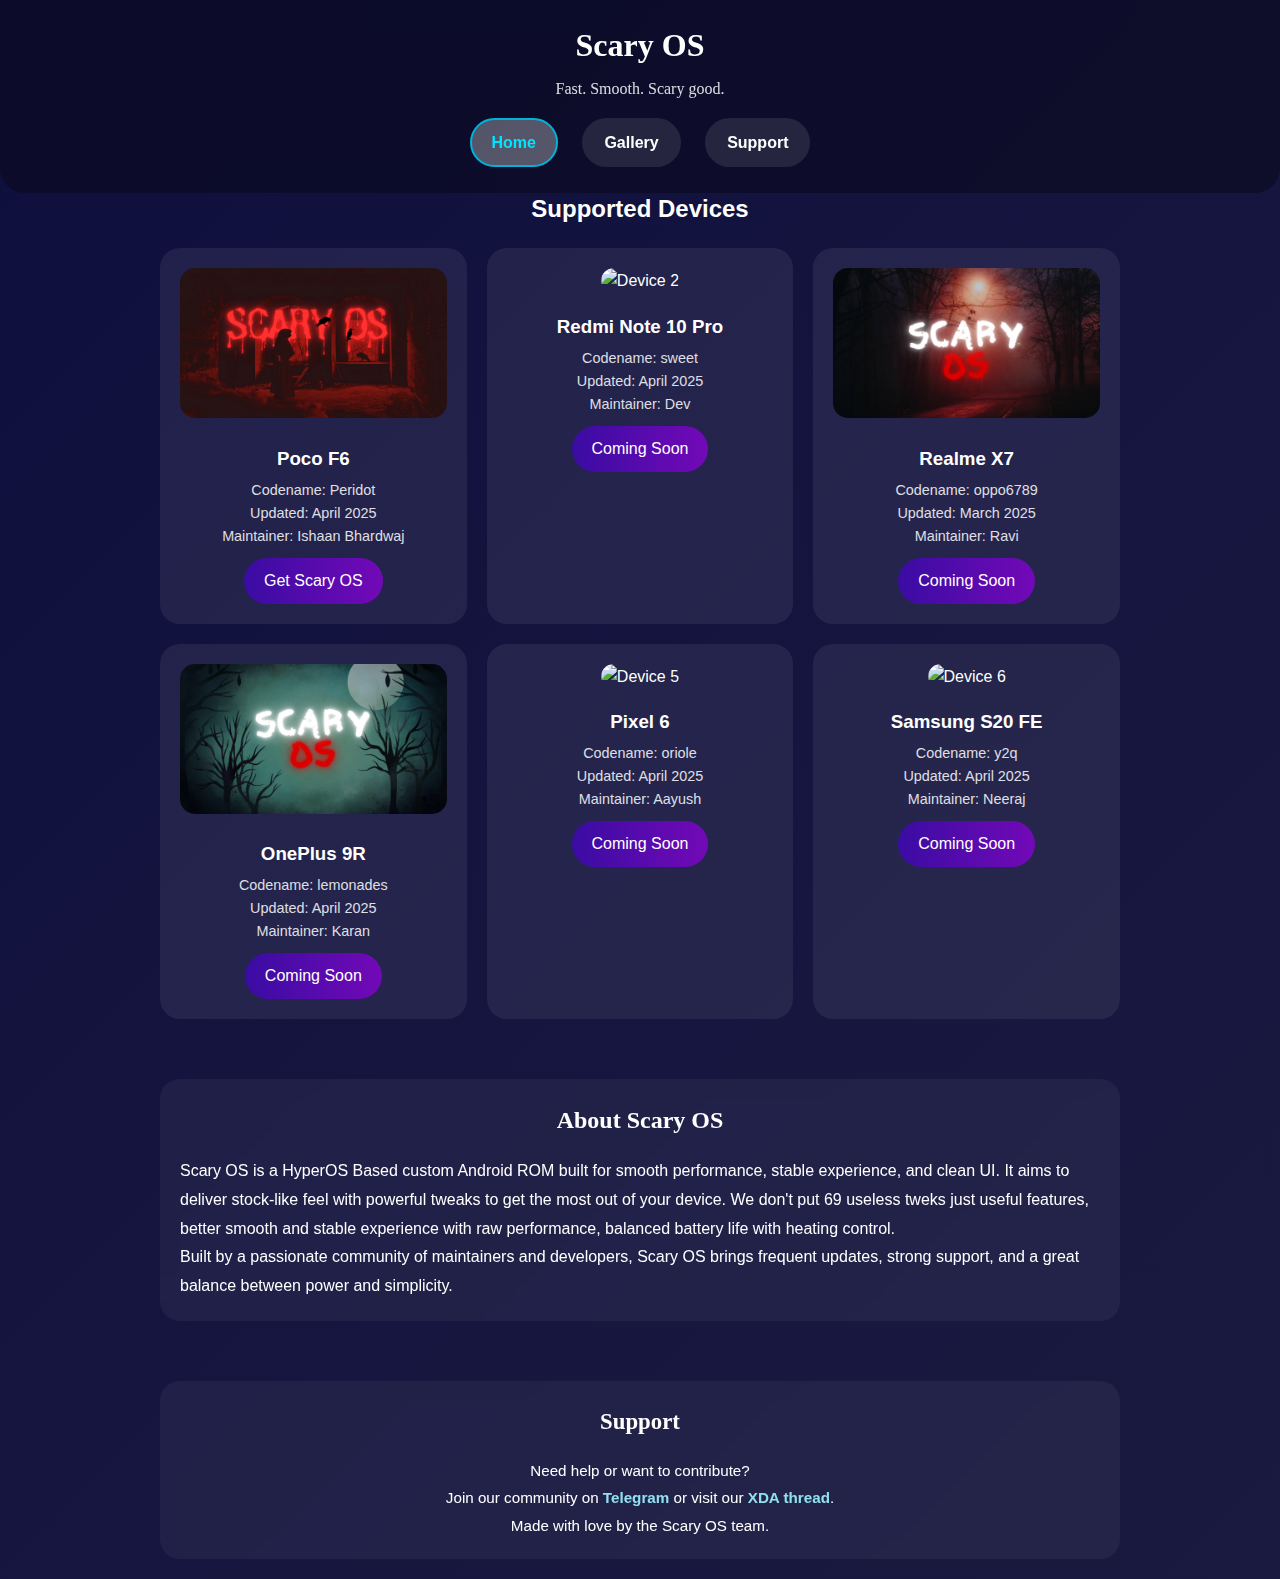
==== index.html @ 5e50fa5e "Add files via upload" ====
<!DOCTYPE html>
<html lang="en">
<head>
  <meta charset="UTF-8" />
  <meta name="viewport" content="width=device-width, initial-scale=1.0" />
  <title>Scary OS - Custom ROM</title>
  <link rel="stylesheet" href="styles.css" />
  <link rel="stylesheet" media="screen" href="https://fontlibrary.org//face/dashley" type="text/css"/>
  <link rel="stylesheet" media="screen" href="https://fontlibrary.org//face/segment14" type="text/css"/>
  <link rel="stylesheet" media="screen" href="https://fontlibrary.org//face/clayborn" type="text/css"/>
  <link rel="stylesheet" media="screen" href="https://fontlibrary.org//face/alphabet-caps-lined" type="text/css"/>
</head>
<body>
  <header class="header">
    <h1 class="logo" >Scary OS</h1>
    <p>Fast. Smooth. Scary good.</p>
    <nav class="nav-buttons">
      <a href="#" data-target="home">Home</a>
      <a href="#" data-target="gallery">Gallery</a>
      <a href="#" data-target="support">Support</a>
      
    </nav>
  </header>

  <div class="header-spacer"></div>

  <main class="container">
    <!-- HOME PAGE -->
    <section data-page="home" class="page-section">
      <h2 style="text-align: center; margin-bottom: 20px;">Supported Devices</h2>
      <div class="device-grid">
        <!-- Device Card Example (x6) -->
        <div class="device-card">
          <img src="Images/scaryos.png" alt="Device 1" />
          <h3>Poco F6</h3>
          <p class="codename">Codename: Peridot</p>
          <p class="update-date">Updated: April 2025</p>
          <p class="maintainer">Maintainer: Ishaan Bhardwaj</p>
          <a href="peridot.html" class="get-build-btn">Get Scary OS</a>
        </div>
        <div class="device-card">
          <img src="Images/Scaryos1.png" alt="Device 2" />
          <h3>Redmi Note 10 Pro</h3>
          <p class="codename">Codename: sweet</p>
          <p class="update-date">Updated: April 2025</p>
          <p class="maintainer">Maintainer: Dev</p>
          <a href="#" class="get-build-btn">Coming Soon</a>
        </div>
        <div class="device-card">
          <img src="Images/scaryos2.png" alt="Device 3" />
          <h3>Realme X7</h3>
          <p class="codename">Codename: oppo6789</p>
          <p class="update-date">Updated: March 2025</p>
          <p class="maintainer">Maintainer: Ravi</p>
          <a href="#" class="get-build-btn">Coming Soon</a>
        </div>
        <div class="device-card">
          <img src="Images/scaryos3.png" alt="Device 4" />
          <h3>OnePlus 9R</h3>
          <p class="codename">Codename: lemonades</p>
          <p class="update-date">Updated: April 2025</p>
          <p class="maintainer">Maintainer: Karan</p>
          <a href="#" class="get-build-btn">Coming Soon</a>
        </div>
        <div class="device-card">
          <img src="Images/Scaryos1.png" alt="Device 5" />
          <h3>Pixel 6</h3>
          <p class="codename">Codename: oriole</p>
          <p class="update-date">Updated: April 2025</p>
          <p class="maintainer">Maintainer: Aayush</p>
          <a href="#" class="get-build-btn">Coming Soon</a>
        </div>
        <div class="device-card">
          <img src="Images/Scaryos3.png" alt="Device 6" />
          <h3>Samsung S20 FE</h3>
          <p class="codename">Codename: y2q</p>
          <p class="update-date">Updated: April 2025</p>
          <p class="maintainer">Maintainer: Neeraj</p>
          <a href="#" class="get-build-btn">Coming Soon</a>
        </div>
      </div>

      <!-- About Section -->
      <section class="about-section">
        <h2>About Scary OS</h2>
        <p>
          Scary OS is a HyperOS Based custom Android ROM built for smooth performance, stable experience, and clean UI. It aims to deliver stock-like feel with powerful tweaks to get the most out of your device. We don't put 69 useless tweks just useful features, better smooth and stable experience with raw performance, balanced battery life with heating control. 
        </p>
        <p>
          Built by a passionate community of maintainers and developers, Scary OS brings frequent updates, strong support, and a great balance between power and simplicity.
        </p>
      </section>
    
    </section>

    <!-- GALLERY -->
    <section data-page="gallery" class="page-section">
      <h2 style="text-align: center" >Gallery</h2>
      <img src="gallery/1.png" alt="Screenshot 2" class="gallery-img" />
      <img src="gallery/2.png" alt="Screenshot 2" class="gallery-img" />
      <img src="gallery/3.png" alt="Screenshot 2" class="gallery-img" />
      <img src="gallery/4.png" alt="Screenshot 2" class="gallery-img" />
    </section>
   
    
    
    
    

    <!-- POSTS -->
    <section data-page="posts" class="page-section">
      <div class="post">
        <img src="Images/romposter1.png" alt="Screenshot 2" class="post-img" />
        <h2>Scary OS v3.0</h2>
        <p>Device: POCO X3 | Android 14</p>
        <div class="changelog">
          <h3>Changelog</h3>
          <ul>
            <li>Updated Security Patch to April 2025</li>
            <li>New Quick Settings design</li>
            <li>Improved battery performance</li>
            <li>Pre-rooted with Magisk 27</li>
          </ul>
        </div>
        <div class="flashing">
          <h3>Flashing Steps</h3>
          <ol>
            <li>Unlock bootloader</li>
            <li>Flash latest recovery</li>
            <li>Wipe data/cache</li>
            <li>Flash Scary OS zip</li>
            <li>Reboot and enjoy!</li>
          </ol>
        </div>
        <a href="#" class="download-btn">Download</a>
        
         
      
      </div>
    </section>
     <!-- Footer -->

    <!-- SUPPORT -->
    <section class="footer-section">
        <h2>Support</h2>
        <p>Need help or want to contribute?</p>
        <p>Join our community on <a href="#">Telegram</a> or visit our <a href="#">XDA thread</a>.</p>
        <p>Made with love by the Scary OS team.</p>
      </section>
  </main>

  <script src="script.js"></script>
</body>
</html>
---- styles.css ----
* {
  margin: 0;
  padding: 0;
  box-sizing: border-box;
}
html{
    scroll-behavior: smooth;
}

body {
  font-family: 'Comic Neue', sans-serif;
  background: linear-gradient(135deg, #0f0f3e, #1a1a40);
  color: #fff;
  line-height: 1.6;
  -webkit-tap-highlight-color: transparent;
  
}

/* Header */
.header {
  position: fixed;
  top: 0;
  width: 100%;
  background: rgba(10, 10, 30, 0.6);
  backdrop-filter: blur(12px);
  text-align: center;
  padding: 20px 10px;
  border-radius: 0 0 25px 25px;
  z-index: 999;
  
}

.header h1 {
  font-size: 2rem;
  font-family: 'ClaybornRegular';
  margin-bottom: 5px;
	-webkit-animation: focus-in-expand 0.8s cubic-bezier(0.250, 0.460, 0.450, 0.940) both;
	        animation: focus-in-expand 0.8s cubic-bezier(0.250, 0.460, 0.450, 0.940) both;
}


.header p {
  font-size: 1rem;
  margin-bottom: 10px;
  opacity: 0.85;
  font-family: AlphabetCapsLinedRegular;
  
}

.nav-buttons a {
  display: inline-block;
  margin: 6px 10px;
  padding: 10px 20px;
  background: rgba(255, 255, 255, 0.1);
  color: white;
  border-radius: 30px;
  text-decoration: none;
  font-weight: bold;
  transition: background 0.3s ease, border 0.3s ease;
  border: 2px solid transparent;
  outline: none;
}

.nav-buttons a.active {
  background: rgba(255, 255, 255, 0.3);
  border: 2px solid #00b4d8;
  color: #00e5ff;
}

/* Spacer */
.header-spacer {
  height: 500px;
}

/* Container */
.container {
  padding: 20px;
  max-width: 1000px;
  margin: auto;
  }


/* Sections */
.page-section {
  display: none;
  opacity: 0;
  transform: translateY(20px);
  transition: opacity 0.5s ease, transform 0.5s ease;
}
.page-section.active {
  display: block;
  opacity: 1;
  transform: translateY(0);
}

/* Gallery */
.gallery-img {
  width: 100%;
  max-width: 400px;
  margin: 10px auto;
  display: block;
  border-radius: 15px;
  box-shadow: 0 0 15px rgba(0,0,0,0.3);
	-webkit-animation: fade-in-bottom 0.6s cubic-bezier(0.390, 0.575, 0.565, 1.000) both;
	        animation: fade-in-bottom 0.6s cubic-bezier(0.390, 0.575, 0.565, 1.000) both;

  
}

/* Post */
.post {
  background: rgba(255, 255, 255, 0.07);
  backdrop-filter: blur(8px);
  border-radius: 25px;
  padding: 20px;
  margin-top: 30px;
}
.post-img {
  width: 100%;
  aspect-ratio: 16 / 9;
  object-fit: cover;
  border-radius: 15px;
  margin-bottom: 15px;
}

/* Device Cards */
.device-grid {
  display: grid;
  grid-template-columns: repeat(auto-fit, minmax(250px, 1fr));
  gap: 20px;
}
.device-card {
  background: rgba(255, 255, 255, 0.07);
  padding: 20px;
  border-radius: 20px;
  text-align: center;
 	-webkit-animation: fade-in-bottom 0.6s cubic-bezier(0.390, 0.575, 0.565, 1.000) both;
	        animation: fade-in-bottom 0.6s cubic-bezier(0.390, 0.575, 0.565, 1.000) both;
}
.device-card img {
  width: 100%;
  aspect-ratio: 16 / 9;
  object-fit: cover;
  border-radius: 15px;
  margin-bottom: 10px;
}
.device-card h3 {
  margin: 8px 0 5px;
}
.device-card p {
  font-size: 0.9rem;
  opacity: 0.85;
}
.get-build-btn {
  display: inline-block;
  margin-top: 10px;
  background: linear-gradient(to right, #3a0ca3, #7209b7);
  padding: 10px 20px;
  color: white;
  border-radius: 30px;
  text-decoration: none;
  transition: transform 0.3s ease;
}
.get-build-btn:hover {
  transform: scale(1.05);
}

/* About + Footer */
.about-section, .footer-section {
  margin-top: 60px;
  padding: 20px;
  background: rgba(255, 255, 255, 0.05);
  backdrop-filter: blur(8px);
  border-radius: 20px;
  line-height: 1.8;
}
.about-section h2, .footer-section h2 {
  margin-bottom: 15px;
  text-align: center;
  font-family: 'ClaybornRegular';
}
.footer-section {
  text-align: center;
  font-size: 0.95rem;
  	-webkit-animation: fade-in-bottom 0.6s cubic-bezier(0.390, 0.575, 0.565, 1.000) both;
	        animation: fade-in-bottom 0.6s cubic-bezier(0.390, 0.575, 0.565, 1.000) both;
}
.footer-section a {
  color: #90e0ef;
  text-decoration: none;
  font-weight: bold;
}
.footer-section a:hover {
  text-decoration: underline;
}

/* Responsive */
@media (max-width: 600px) {
  .header h1 { font-size: 1.6rem; }
  .nav-buttons a {
    margin: 4px 6px;
    padding: 8px 16px;
    font-size: 0.9rem;
  }
  .container { padding: 15px; }
  .post { padding: 15px; }
  .header-spacer { height: 150px; }
}
.header-spacer{
    height: 170px;
}
/* ----------------------------------------------
 * Generated by Animista on 2025-4-10 8:3:28
 * Licensed under FreeBSD License.
 * See http://animista.net/license for more info. 
 * w: http://animista.net, t: @cssanimista
 * ---------------------------------------------- */

/**
 * ----------------------------------------
 * animation slide-in-blurred-bottom
 * ----------------------------------------
 */
@-webkit-keyframes slide-in-blurred-bottom {
  0% {
    -webkit-transform: translateY(1000px) scaleY(2.5) scaleX(0.2);
            transform: translateY(1000px) scaleY(2.5) scaleX(0.2);
    -webkit-transform-origin: 50% 100%;
            transform-origin: 50% 100%;
    -webkit-filter: blur(40px);
            filter: blur(40px);
    opacity: 0;
  }
  100% {
    -webkit-transform: translateY(0) scaleY(1) scaleX(1);
            transform: translateY(0) scaleY(1) scaleX(1);
    -webkit-transform-origin: 50% 50%;
            transform-origin: 50% 50%;
    -webkit-filter: blur(0);
            filter: blur(0);
    opacity: 1;
  }
}
@keyframes slide-in-blurred-bottom {
  0% {
    -webkit-transform: translateY(1000px) scaleY(2.5) scaleX(0.2);
            transform: translateY(1000px) scaleY(2.5) scaleX(0.2);
    -webkit-transform-origin: 50% 100%;
            transform-origin: 50% 100%;
    -webkit-filter: blur(40px);
            filter: blur(40px);
    opacity: 0;
  }
  100% {
    -webkit-transform: translateY(0) scaleY(1) scaleX(1);
            transform: translateY(0) scaleY(1) scaleX(1);
    -webkit-transform-origin: 50% 50%;
            transform-origin: 50% 50%;
    -webkit-filter: blur(0);
            filter: blur(0);
    opacity: 1;
  }
}
/* ----------------------------------------------
 * Generated by Animista on 2025-4-10 8:7:1
 * Licensed under FreeBSD License.
 * See http://animista.net/license for more info. 
 * w: http://animista.net, t: @cssanimista
 * ---------------------------------------------- */

/**
 * ----------------------------------------
 * animation focus-in-expand
 * ----------------------------------------
 */
@-webkit-keyframes focus-in-expand {
  0% {
    letter-spacing: -0.5em;
    -webkit-filter: blur(12px);
            filter: blur(12px);
    opacity: 0;
  }
  100% {
    -webkit-filter: blur(0px);
            filter: blur(0px);
    opacity: 1;
  }
}
@keyframes focus-in-expand {
  0% {
    letter-spacing: -0.5em;
    -webkit-filter: blur(12px);
            filter: blur(12px);
    opacity: 0;
  }
  100% {
    -webkit-filter: blur(0px);
            filter: blur(0px);
    opacity: 1;
  }
}
/* ----------------------------------------------
 * Generated by Animista on 2025-4-10 8:13:10
 * Licensed under FreeBSD License.
 * See http://animista.net/license for more info. 
 * w: http://animista.net, t: @cssanimista
 * ---------------------------------------------- */

/**
 * ----------------------------------------
 * animation fade-in-fwd
 * ----------------------------------------
 */
@-webkit-keyframes fade-in-fwd {
  0% {
    -webkit-transform: translateZ(-80px);
            transform: translateZ(-80px);
    opacity: 0;
  }
  100% {
    -webkit-transform: translateZ(0);
            transform: translateZ(0);
    opacity: 1;
  }
}
@keyframes fade-in-fwd {
  0% {
    -webkit-transform: translateZ(-80px);
            transform: translateZ(-80px);
    opacity: 0;
  }
  100% {
    -webkit-transform: translateZ(0);
            transform: translateZ(0);
    opacity: 1;
  }
}
/* ----------------------------------------------
 * Generated by Animista on 2025-4-10 8:16:22
 * Licensed under FreeBSD License.
 * See http://animista.net/license for more info. 
 * w: http://animista.net, t: @cssanimista
 * ---------------------------------------------- */

/**
 * ----------------------------------------
 * animation fade-in-bottom
 * ----------------------------------------
 */
@-webkit-keyframes fade-in-bottom {
  0% {
    -webkit-transform: translateY(50px);
            transform: translateY(50px);
    opacity: 0;
  }
  100% {
    -webkit-transform: translateY(0);
            transform: translateY(0);
    opacity: 1;
  }
}
@keyframes fade-in-bottom {
  0% {
    -webkit-transform: translateY(50px);
            transform: translateY(50px);
    opacity: 0;
  }
  100% {
    -webkit-transform: translateY(0);
            transform: translateY(0);
    opacity: 1;
  }
}
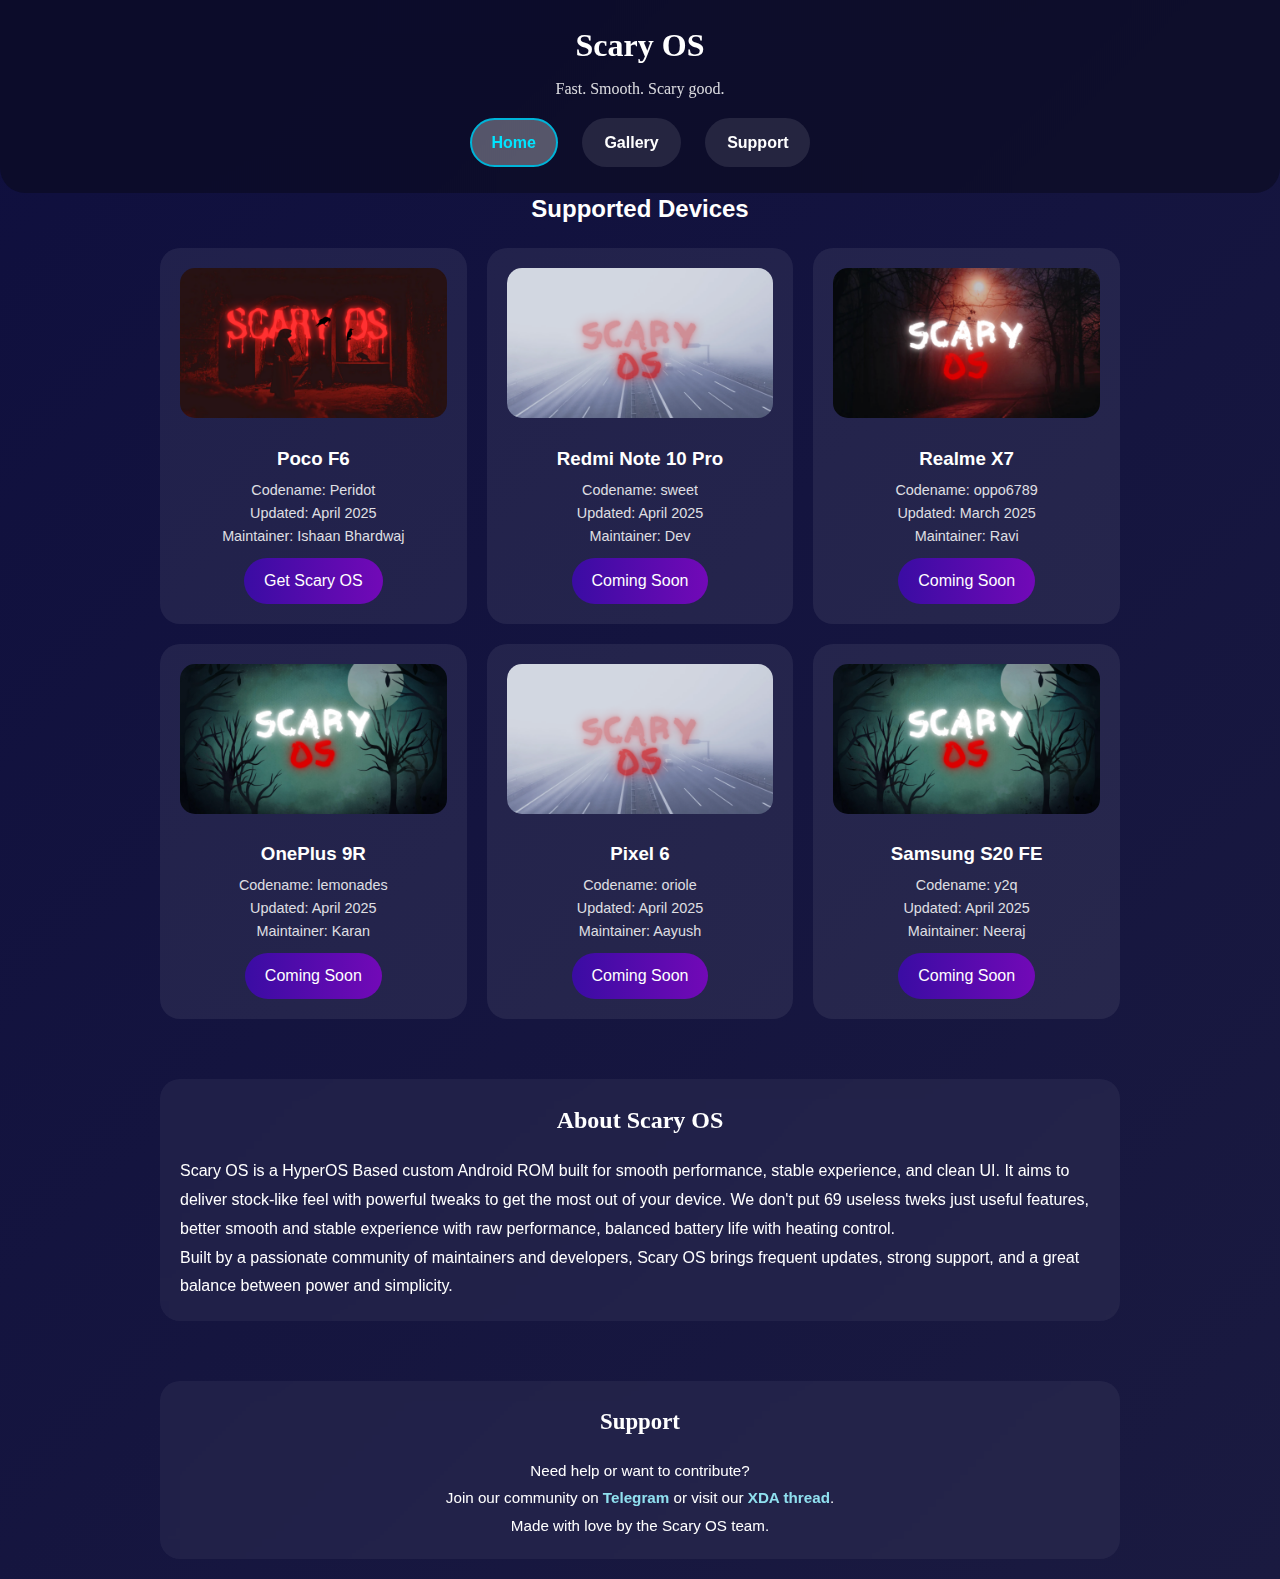
==== commit 17940a5b: "Update index.html" ====
--- a/index.html
+++ b/index.html
@@ -39,7 +39,7 @@
           <a href="peridot.html" class="get-build-btn">Get Scary OS</a>
         </div>
         <div class="device-card">
-          <img src="Images/Scaryos1.png" alt="Device 2" />
+          <img src="Images/scaryos1.png" alt="Device 2" />
           <h3>Redmi Note 10 Pro</h3>
           <p class="codename">Codename: sweet</p>
           <p class="update-date">Updated: April 2025</p>
@@ -63,7 +63,7 @@
           <a href="#" class="get-build-btn">Coming Soon</a>
         </div>
         <div class="device-card">
-          <img src="Images/Scaryos1.png" alt="Device 5" />
+          <img src="Images/scaryos1.png" alt="Device 5" />
           <h3>Pixel 6</h3>
           <p class="codename">Codename: oriole</p>
           <p class="update-date">Updated: April 2025</p>
@@ -71,7 +71,7 @@
           <a href="#" class="get-build-btn">Coming Soon</a>
         </div>
         <div class="device-card">
-          <img src="Images/Scaryos3.png" alt="Device 6" />
+          <img src="Images/scaryos3.png" alt="Device 6" />
           <h3>Samsung S20 FE</h3>
           <p class="codename">Codename: y2q</p>
           <p class="update-date">Updated: April 2025</p>
@@ -151,4 +151,4 @@
 
   <script src="script.js"></script>
 </body>
-</html>+</html>
